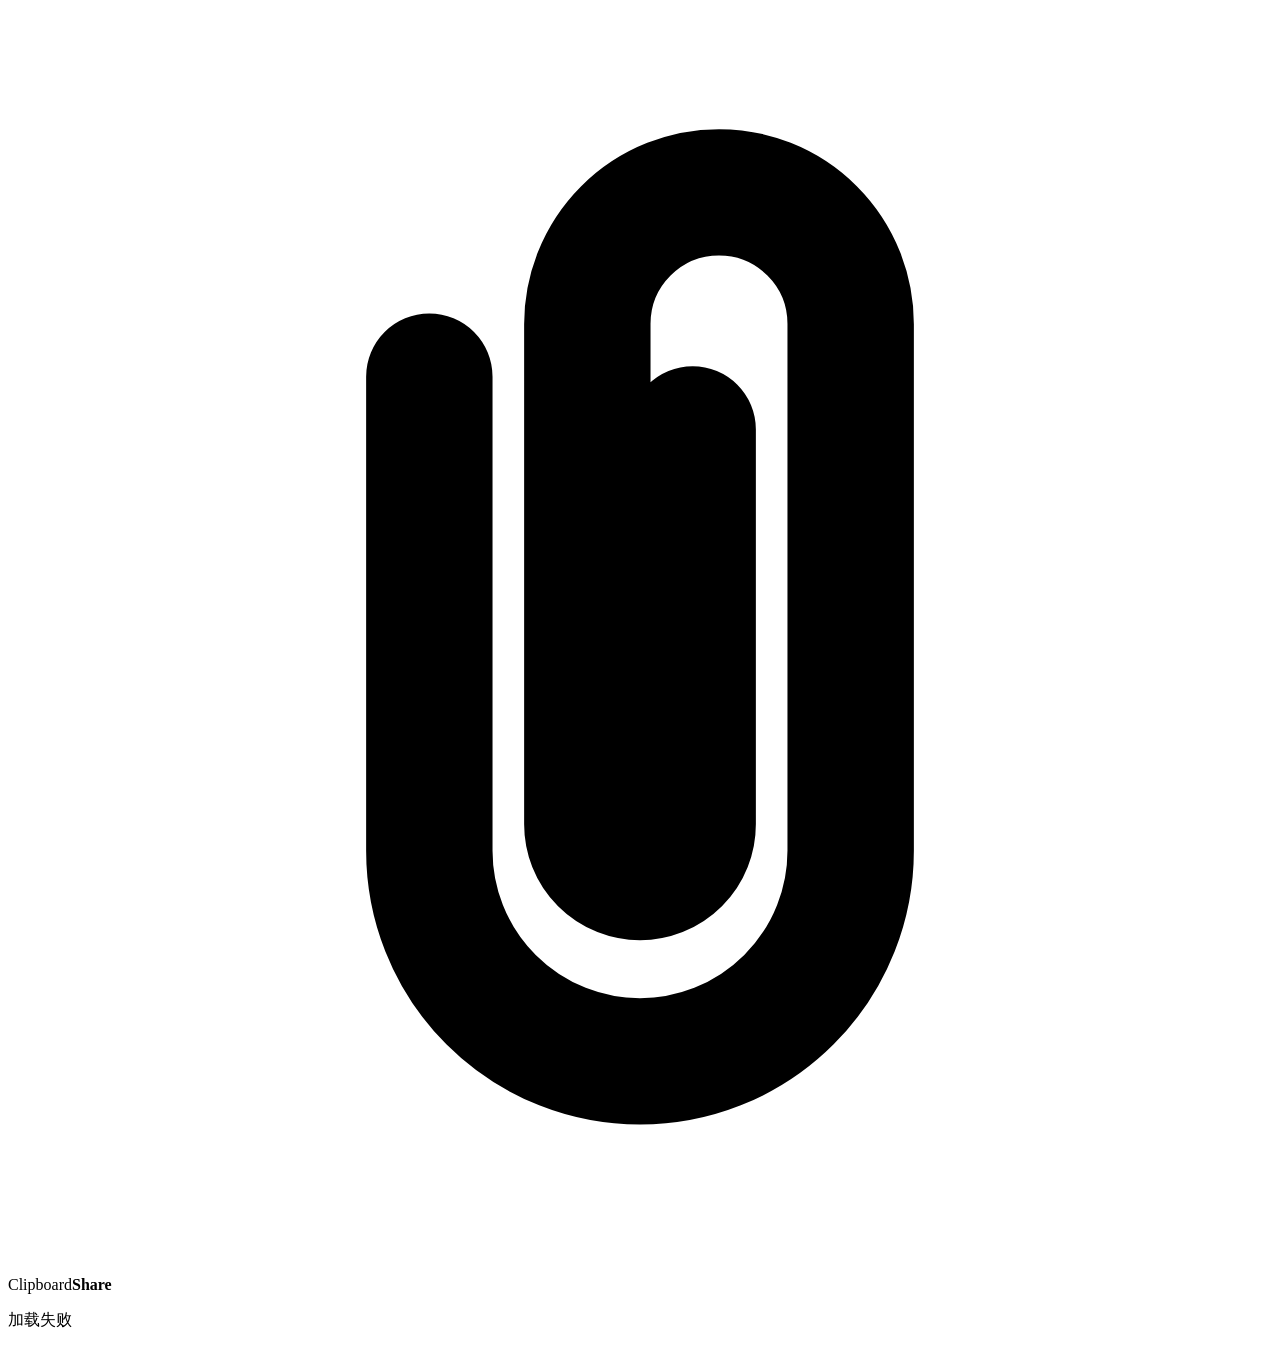
==== server/app/static/share.html @ 9249cbc6 "Initial monorepo: FastAPI server + Flutter macOS/iOS client + CI - server: multi-user clipboard API," ====
<!doctype html>
<html lang="zh-CN">
<head>
<meta charset="utf-8">
<meta name="viewport" content="width=device-width, initial-scale=1, viewport-fit=cover">
<title>分享 · Clipboard Online</title>
<link rel="icon" href="/static/favicon.svg" type="image/svg+xml">
<script src="/static/theme.js"></script>
<link rel="stylesheet" href="/static/app.css">
</head>
<body class="share-body">
<main class="share-card" id="root">
  <div class="brand brand--big"><span class="brand-mark" id="brandMark"></span><span class="brand-name">Clipboard<b>Share</b></span></div>
  <p class="hero-sub" id="status">加载中…</p>
</main>
<script>
(function(){
  var mark=document.getElementById('brandMark');
  mark.innerHTML='<svg viewBox="0 0 24 24" fill="none" stroke="currentColor" stroke-width="2.4" stroke-linecap="round" stroke-linejoin="round"><path d="M8 7v9a4 4 0 0 0 8 0V6a2.5 2.5 0 0 0-5 0v9.5a1 1 0 0 0 2 0V8"/></svg>';
  var token=location.pathname.split('/').filter(Boolean).pop();
  var root=document.getElementById('root');
  fetch('/api/share/'+encodeURIComponent(token)).then(function(r){return r.json().then(function(d){return {ok:r.ok,d:d};});})
  .then(function(r){
    if(!r.ok){ document.getElementById('status').textContent=r.d.error||'分享无效'; return; }
    var d=r.d;
    var html='<div class="brand brand--big"><span class="brand-mark">'+mark.innerHTML+'</span><span class="brand-name">Clipboard<b>Share</b></span></div>';
    html+='<p class="chip chip--pub" style="display:inline-flex;margin:12px 0 8px">分享预览</p>';
    if(d.owner_username) html+='<p class="meta">来自 @'+esc(d.owner_username)+'</p>';
    if(d.type==='text'){
      html+='<pre class="share-text">'+esc(d.content)+'</pre>';
      html+='<button class="btn btn--ink btn--block" id="copy">复制文本</button>';
    } else {
      if(d.is_image) html+='<img class="share-img" src="/s/'+encodeURIComponent(token)+'/file" alt="">';
      html+='<p class="fname">'+esc(d.filename)+'</p><p class="fsub">'+(d.ext||'').toUpperCase()+' · '+fmt(d.size)+'</p>';
      html+='<a class="btn btn--accent btn--block" href="/s/'+encodeURIComponent(token)+'/file" download>下载文件</a>';
    }
    html+='<p style="margin-top:16px"><a href="/">返回剪贴板</a></p>';
    root.innerHTML=html;
    var b=document.getElementById('copy');
    if(b) b.onclick=function(){ navigator.clipboard.writeText(d.content).then(function(){b.textContent='已复制';}); };
  }).catch(function(){ document.getElementById('status').textContent='加载失败'; });
  function esc(s){ return String(s||'').replace(/[&<>"']/g,function(c){return ({'&':'&amp;','<':'&lt;','>':'&gt;','"':'&quot;',"'":'&#39;'}[c]);}); }
  function fmt(n){ if(!n)return '0 B'; var u=['B','KB','MB','GB'],i=0,v=n; while(v>=1024&&i<u.length-1){v/=1024;i++;} return (v>=100||i===0?Math.round(v):v.toFixed(1))+' '+u[i]; }
})();
</script>
</body>
</html>
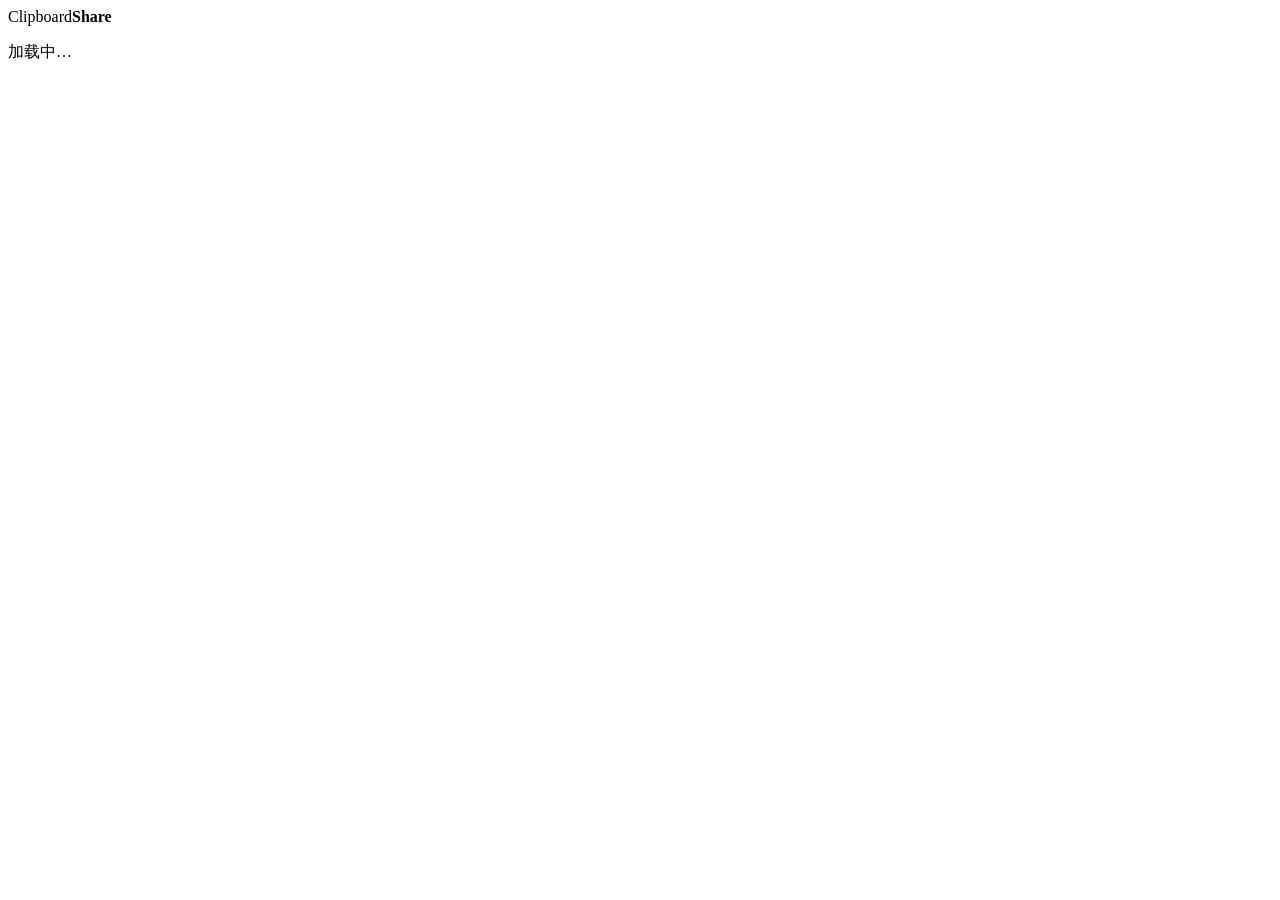
==== commit 5bf03b8e: "WIP: ink theme, media preview, app icon, web preview" ====
--- a/server/app/static/share.html
+++ b/server/app/static/share.html
@@ -13,35 +13,7 @@
   <div class="brand brand--big"><span class="brand-mark" id="brandMark"></span><span class="brand-name">Clipboard<b>Share</b></span></div>
   <p class="hero-sub" id="status">加载中…</p>
 </main>
-<script>
-(function(){
-  var mark=document.getElementById('brandMark');
-  mark.innerHTML='<svg viewBox="0 0 24 24" fill="none" stroke="currentColor" stroke-width="2.4" stroke-linecap="round" stroke-linejoin="round"><path d="M8 7v9a4 4 0 0 0 8 0V6a2.5 2.5 0 0 0-5 0v9.5a1 1 0 0 0 2 0V8"/></svg>';
-  var token=location.pathname.split('/').filter(Boolean).pop();
-  var root=document.getElementById('root');
-  fetch('/api/share/'+encodeURIComponent(token)).then(function(r){return r.json().then(function(d){return {ok:r.ok,d:d};});})
-  .then(function(r){
-    if(!r.ok){ document.getElementById('status').textContent=r.d.error||'分享无效'; return; }
-    var d=r.d;
-    var html='<div class="brand brand--big"><span class="brand-mark">'+mark.innerHTML+'</span><span class="brand-name">Clipboard<b>Share</b></span></div>';
-    html+='<p class="chip chip--pub" style="display:inline-flex;margin:12px 0 8px">分享预览</p>';
-    if(d.owner_username) html+='<p class="meta">来自 @'+esc(d.owner_username)+'</p>';
-    if(d.type==='text'){
-      html+='<pre class="share-text">'+esc(d.content)+'</pre>';
-      html+='<button class="btn btn--ink btn--block" id="copy">复制文本</button>';
-    } else {
-      if(d.is_image) html+='<img class="share-img" src="/s/'+encodeURIComponent(token)+'/file" alt="">';
-      html+='<p class="fname">'+esc(d.filename)+'</p><p class="fsub">'+(d.ext||'').toUpperCase()+' · '+fmt(d.size)+'</p>';
-      html+='<a class="btn btn--accent btn--block" href="/s/'+encodeURIComponent(token)+'/file" download>下载文件</a>';
-    }
-    html+='<p style="margin-top:16px"><a href="/">返回剪贴板</a></p>';
-    root.innerHTML=html;
-    var b=document.getElementById('copy');
-    if(b) b.onclick=function(){ navigator.clipboard.writeText(d.content).then(function(){b.textContent='已复制';}); };
-  }).catch(function(){ document.getElementById('status').textContent='加载失败'; });
-  function esc(s){ return String(s||'').replace(/[&<>"']/g,function(c){return ({'&':'&amp;','<':'&lt;','>':'&gt;','"':'&quot;',"'":'&#39;'}[c]);}); }
-  function fmt(n){ if(!n)return '0 B'; var u=['B','KB','MB','GB'],i=0,v=n; while(v>=1024&&i<u.length-1){v/=1024;i++;} return (v>=100||i===0?Math.round(v):v.toFixed(1))+' '+u[i]; }
-})();
-</script>
+<script src="/static/preview.js"></script>
+<script src="/static/share.js"></script>
 </body>
 </html>
